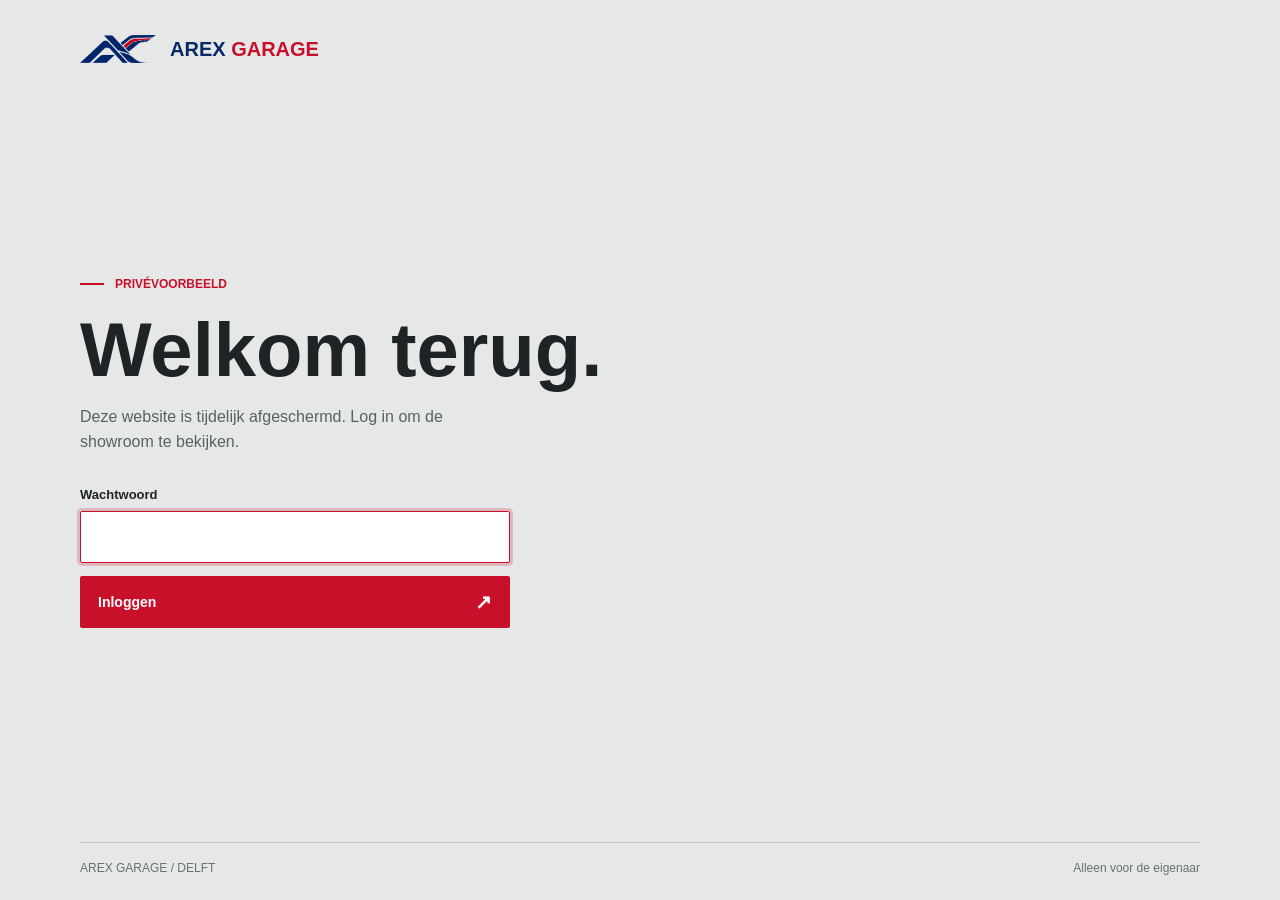
==== contact.html @ 0f7d6ec1 "Add files via upload" ====
<!doctype html>
<html lang="nl">
<head>
  <meta charset="utf-8">
  <meta name="viewport" content="width=device-width, initial-scale=1">
  <meta name="robots" content="noindex, nofollow">
  <script src="gate.js"></script>
  <meta name="theme-color" content="#202326">
  <meta name="description" content="Neem contact op met Arex Garage in Delft. Bel, mail of stuur direct een WhatsApp-bericht over een auto of inruil.">
  <title>Contact | Arex Garage</title>
  <link rel="icon" href="arex-logo.png" type="image/png">
  <link rel="preconnect" href="https://fonts.googleapis.com">
  <link rel="preconnect" href="https://fonts.gstatic.com" crossorigin>
  <link href="https://fonts.googleapis.com/css2?family=DM+Sans:wght@400;500;600;700&family=Manrope:wght@400;500;600;700;800&display=swap" rel="stylesheet">
  <link rel="stylesheet" href="site.css">
</head>
<body>
  <a class="skip-link" href="#main">Ga naar inhoud</a>
  <header class="site-header">
    <div class="header-inner wrap"><a class="brand" href="home.html" aria-label="Arex Garage, naar home"><img src="arex-logo.png" alt="" width="86" height="32"><span>AREX <b>GARAGE</b></span></a><button class="menu-toggle" type="button" aria-controls="primary-nav" aria-expanded="false" aria-label="Menu openen"><span></span><span></span><span></span></button><nav id="primary-nav" class="primary-nav" aria-label="Hoofdnavigatie"><a href="home.html">Home</a><a href="showroom.html">Showroom</a><a class="current" href="contact.html" aria-current="page">Contact</a><a class="nav-contact" href="tel:+31639819074">Bel ons <span aria-hidden="true">↗</span></a><form class="logout-form" method="get" action="index.html"><button type="submit">Uitloggen</button></form></nav></div>
  </header>
  <main id="main">
    <section class="contact-hero wrap"><p class="kicker"><span class="red-line"></span> AREX GARAGE / CONTACT</p><div class="page-intro-grid"><h1>Laten we praten<span class="red-stop">.</span></h1><p>Een vraag over een auto, een bezichtiging plannen of je eigen auto verkopen? Neem contact op met Arez Attar.</p></div></section>
    <section class="contact-main wrap">
      <div class="contact-methods"><div><span class="method-num">01 / BEL ONS</span><a href="tel:+31639819074">+31 6 39 81 90 74 <span aria-hidden="true">↗</span></a><p>Telefonisch bereikbaar van 08:00 tot 18:00.</p></div><div><span class="method-num">02 / STUUR EEN BERICHT</span><a href="https://wa.me/31639819074" target="_blank" rel="noopener noreferrer">WhatsApp <span aria-hidden="true">↗</span></a><p>Voor een snelle vraag of afspraak.</p></div><div><span class="method-num">03 / E-MAIL</span><a href="mailto:info@arexgarage.nl">info@arexgarage.nl <span aria-hidden="true">↗</span></a><p>We horen graag waar we je mee kunnen helpen.</p></div><div class="location-line"><span class="method-num">LOCATIE</span><strong>Delft, Nederland</strong><p>Bezoek op afspraak.</p></div></div>
      <form id="bericht" class="message-form" data-whatsapp-form><p class="kicker"><span class="red-line"></span> DIRECT CONTACT</p><h2>Stuur je vraag</h2><p>Vul je gegevens in. We openen je bericht in WhatsApp, waar je het zelf kunt versturen.</p><label for="naam">Naam <span>*</span></label><input id="naam" name="naam" autocomplete="name" required placeholder="Je naam"><label for="onderwerp">Onderwerp</label><select id="onderwerp" name="onderwerp"><option value="bezichtiging">Een auto bekijken</option><option value="inruil">Auto verkopen / inruilen</option><option value="vraag">Algemene vraag</option></select><label for="vraag">Bericht <span>*</span></label><textarea id="vraag" name="vraag" rows="5" required placeholder="Vertel ons waarmee we kunnen helpen"></textarea><button class="button button-red" type="submit">Open in WhatsApp <span aria-hidden="true">↗</span></button></form>
    </section>
  </main>
  <footer class="site-footer"><div class="wrap footer-main"><div><a class="footer-brand" href="home.html">AREX GARAGE<span>.</span></a><p>Met aandacht gekozen.<br>Met vertrouwen gereden.</p></div><div><strong>NAVIGATIE</strong><a href="home.html">Home</a><a href="showroom.html">Showroom</a><a href="contact.html">Contact</a></div><div><strong>CONTACT</strong><a href="tel:+31639819074">+31 6 39 81 90 74</a><a href="mailto:info@arexgarage.nl">info@arexgarage.nl</a><span>Delft, Nederland</span><span>Telefonisch: 08:00–18:00</span></div></div><div class="wrap footer-bottom"><span>© <span data-year></span> Arex Garage</span><span>KVK 01010101</span></div></footer>
  <script src="site.js" defer></script>
</body>
</html>
---- site.css ----
:root{--ink:#202326;--ink-2:#323638;--grey:#777d80;--paper:#f5f5f3;--white:#fff;--line:#d8dad9;--red:#be1828;--red-dark:#9e1020}
*{box-sizing:border-box}
html{scroll-behavior:smooth}
body{margin:0;background:var(--paper);color:var(--ink);font-family:"DM Sans",Arial,sans-serif;line-height:1.5}
img{display:block;max-width:100%}
a{color:inherit;text-decoration:none}
button,input,select,textarea{font:inherit}
button{cursor:pointer}
.wrap{width:min(100% - 88px,1400px);margin-inline:auto}
.skip-link{position:absolute;top:-100px;left:12px;z-index:100;background:#fff;color:#111;padding:10px 16px}
.skip-link:focus{top:12px}
:focus-visible{outline:3px solid var(--red);outline-offset:4px}
h1,h2,h3,p{margin-top:0}
h1,h2,h3{font-family:Manrope,Arial,sans-serif;letter-spacing:0}
.red-stop{color:var(--red)}
.red-line{display:inline-block;width:22px;height:2px;margin-right:10px;background:var(--red);vertical-align:middle}
.kicker,.small-label{font-size:12px;font-weight:800;letter-spacing:0;text-transform:uppercase}
.kicker{color:var(--red);margin:0 0 22px}
.kicker.light{color:#fff}
.button{display:inline-flex;align-items:center;justify-content:space-between;gap:38px;min-height:53px;padding:14px 21px;border:1px solid transparent;border-radius:2px;font-size:13px;font-weight:700;line-height:1.2;transition:background .2s,color .2s,transform .2s}
.button:hover{transform:translateY(-2px)}
.button span{font-size:19px;line-height:1}
.button-red{background:var(--red);color:#fff}
.button-red:hover{background:var(--red-dark)}
.button-light-outline{border-color:rgba(255,255,255,.7);color:#fff;background:rgba(21,23,24,.12)}
.button-light-outline:hover{background:rgba(255,255,255,.14)}
.button-dark{background:var(--ink);color:#fff}
.button-dark:hover{background:#111}
.under-link{display:inline-flex;align-items:center;gap:20px;border-bottom:1px solid var(--red);padding:5px 0;font-size:13px;font-weight:700;white-space:nowrap}
.under-link span{font-size:18px}
.under-link:hover{color:var(--red)}
.site-header{position:relative;z-index:50;background:#e6e8e7;color:var(--ink);border-bottom:1px solid #c8cdcc}
.header-inner{display:flex;align-items:center;justify-content:space-between;min-height:76px;gap:28px}
.brand{display:inline-flex;align-items:center;gap:10px;white-space:nowrap;color:#082967;font-family:Manrope,Arial,sans-serif;font-weight:800;font-size:19px;line-height:1}
.brand img{width:72px;height:42px;object-fit:contain}
.brand b{color:#c8102b}
.primary-nav{display:flex;align-items:center;gap:24px;font-size:13px;font-weight:700}
.primary-nav>a:not(.nav-contact){position:relative;padding:28px 0;color:#4f5759}
.primary-nav>a:not(.nav-contact):hover,.primary-nav .current{color:var(--ink)!important}
.primary-nav .current:after{content:"";position:absolute;left:0;right:0;bottom:18px;height:2px;background:var(--red)}
.nav-contact{display:inline-flex;align-items:center;gap:23px;padding:11px 14px;border:1px solid #858c8d}
.nav-contact:hover{border-color:var(--ink)}
.nav-contact span{font-size:18px;line-height:1}
.logout-form{margin:0}
.logout-form button{padding:8px 0;border:0;background:none;color:#4f5759;font-size:13px;font-weight:700;white-space:nowrap}
.logout-form button:hover{color:var(--red)}
.menu-toggle{display:none;width:42px;height:42px;border:1px solid #8f9696;background:none;padding:10px}
.menu-toggle span{display:block;height:2px;margin:5px 0;background:var(--ink)}
.home-hero{position:relative;height:min(740px,calc(100svh - 150px));min-height:500px;background:#5e6466;color:#fff;overflow:hidden}
.hero-picture,.hero-photo,.hero-shade{position:absolute;inset:0;width:100%;height:100%}
.hero-photo{object-fit:cover;object-position:85% center}
.hero-shade{background:linear-gradient(90deg,rgba(20,23,25,.89) 0%,rgba(20,23,25,.67) 32%,rgba(20,23,25,.13) 70%),linear-gradient(0deg,rgba(20,23,25,.55),transparent 34%)}
.hero-inner{position:relative;height:100%;display:flex;flex-direction:column;justify-content:center}
.hero-content{max-width:665px;padding-bottom:30px}
.hero-content h1{font-size:clamp(66px,7.2vw,122px);line-height:.91;font-weight:800;margin:0 0 27px}
.hero-lead{max-width:450px;font-size:17px;line-height:1.7;color:#eff1f0;margin-bottom:27px}
.action-row{display:flex;flex-wrap:wrap;gap:10px}
.hero-bottom{position:absolute;left:0;right:0;bottom:0;display:flex;align-items:center;justify-content:space-between;gap:20px;padding:17px 0;border-top:1px solid rgba(255,255,255,.45);font-size:11px;font-weight:700}
.hero-bottom>a{font-size:13px}
.hero-bottom>a span{margin-left:15px;font-size:18px}
.intro-band{background:#e8e9e7;border-bottom:1px solid var(--line)}
.intro-grid{display:grid;grid-template-columns:1fr 2.3fr 1fr;align-items:center;gap:36px;padding-block:39px}
.intro-grid .small-label{margin:0;color:#6d7475;white-space:nowrap}
.intro-grid .small-label span{color:var(--red)}
.intro-grid>p:nth-child(2){margin:0;max-width:680px;font-family:Manrope,Arial,sans-serif;font-weight:600;font-size:17px;line-height:1.55}
.intro-grid .under-link{justify-self:end}
.featured-section{padding-block:108px 103px}
.section-heading{display:flex;align-items:end;justify-content:space-between;gap:30px;margin-bottom:36px}
.section-heading h2,.values-heading h2,.trade-section h2{font-size:clamp(34px,3.7vw,58px);line-height:1.07;margin:0;font-weight:800}
.featured-grid{display:grid;grid-template-columns:repeat(2,minmax(0,1fr));gap:27px}
.vehicle-card{min-width:0;transform:perspective(900px) rotateX(var(--tilt-x,0deg)) rotateY(var(--tilt-y,0deg));transition:transform .22s;will-change:transform}
.vehicle-card:hover{transform:perspective(900px) translateY(-5px) rotateX(var(--tilt-x,0deg)) rotateY(var(--tilt-y,0deg))}
.vehicle-image{display:block;position:relative;aspect-ratio:1.48;overflow:hidden;background:#d2d5d4}
.vehicle-image img{width:100%;height:100%;object-fit:cover;transition:transform .45s}
.vehicle-card:hover img{transform:scale(1.04)}
.image-index,.photo-count{position:absolute;left:17px;bottom:17px;padding:8px 11px;background:rgba(32,35,38,.9);color:#fff;font-size:11px;font-weight:700}
.vehicle-meta{display:flex;align-items:center;justify-content:space-between;gap:18px;margin:17px 0 3px;color:#697071;font-size:11px;font-weight:800}
.vehicle-meta span:last-child{color:var(--red);font-size:15px;white-space:nowrap}
.vehicle-card h3{font-size:22px;margin:0}
.vehicle-card h3 a:hover{color:var(--red)}
.sample-note{font-size:12px;color:#6d7475;margin:22px 0 0}
.values-section{background:#d7d9d8;padding-block:93px 96px}
.values-grid{display:grid;grid-template-columns:1fr 1fr;gap:65px}
.values-heading h2{max-width:550px}
.values-list>div{display:grid;grid-template-columns:55px 1fr;gap:20px;padding:21px 0;border-top:1px solid #afb4b3}
.values-list>div:last-child{border-bottom:1px solid #afb4b3}
.value-icon{display:block;width:42px;height:42px;color:var(--red)}
.values-list h3{font-size:20px;margin-bottom:6px}
.values-list p{max-width:480px;margin:0;color:#505657;font-size:14px;line-height:1.6}
.trade-section{display:flex;align-items:center;justify-content:space-between;gap:36px;padding-block:91px}
.trade-section h2{font-size:clamp(32px,3.2vw,48px)}
.trade-section p:last-child{margin:17px 0 0;color:#5c6364;max-width:580px}
.trade-section .button{flex:0 0 auto}
.site-footer{background:var(--ink);color:#d8dbda}
.footer-main{display:grid;grid-template-columns:2fr 1fr 1.35fr;gap:45px;padding-block:68px 75px}
.footer-main>div{display:flex;flex-direction:column;align-items:start;gap:10px}
.footer-brand{font-family:Manrope,Arial,sans-serif;font-size:31px;font-weight:800;color:#fff;line-height:1.1}
.footer-brand span{color:var(--red)}
.footer-main p{margin:10px 0 0;color:#aeb5b5;line-height:1.7}
.footer-main strong{color:#a2aaab;font-size:11px;letter-spacing:0;margin:3px 0 13px}
.footer-main a:not(.footer-brand):hover{color:#fff}
.footer-main a,.footer-main span{font-size:14px}
.footer-bottom{display:flex;justify-content:space-between;gap:25px;padding-block:18px 22px;border-top:1px solid #454a4c;color:#a2aaab;font-size:12px}
.page-intro{padding-top:95px}
.page-intro-grid{display:grid;grid-template-columns:1.3fr 1fr;gap:80px;align-items:end}
.page-intro h1,.contact-hero h1{font-size:clamp(48px,5.1vw,82px);line-height:1.04;margin:0;font-weight:800}
.page-intro-grid>p{max-width:480px;color:#596061;font-size:17px;line-height:1.7;margin:0 0 5px}
.inventory-bar{display:flex;justify-content:space-between;gap:20px;border-bottom:1px solid #aeb3b2;padding:65px 0 16px;color:#6d7475;font-size:11px;font-weight:800}
.inventory{padding-top:38px;padding-bottom:98px}
.listing{display:grid;grid-template-columns:minmax(0,1.3fr) minmax(350px,.8fr);min-height:520px;background:#e7e9e7;margin-bottom:28px;scroll-margin-top:18px}
.listing-photo{position:relative;min-height:520px;background:#cfd2d1;overflow:hidden}
.listing-photo img{height:100%;width:100%;object-fit:cover}
.listing-details{padding:52px clamp(30px,4vw,64px);display:flex;flex-direction:column;align-items:start}
.listing-eyebrow{color:var(--red);font-size:11px;font-weight:800;margin-bottom:18px}
.listing-details h2{font-size:clamp(30px,3vw,48px);line-height:1.11;margin:0 0 13px}
.listing-price{color:var(--red);font-family:Manrope,Arial,sans-serif;font-size:30px;font-weight:800;margin:0 0 26px}
.spec-grid{display:grid;grid-template-columns:1fr 1fr;width:100%;margin:0 0 25px;border-top:1px solid #c9cdca}
.spec-grid div{padding:12px 0;border-bottom:1px solid #c9cdca}
.spec-grid dt{font-size:11px;color:#6f7676}
.spec-grid dd{margin:2px 0 0;font-size:14px;font-weight:700}
.listing-description{font-size:14px;color:#5b6363;line-height:1.65;margin:0 0 24px}
.listing-details .button{margin-top:auto}
.showroom-note{margin-top:8px}
.showroom-cta{background:#303538;color:#fff;padding:50px 0}
.showroom-cta .wrap{display:flex;align-items:center;justify-content:space-between;gap:30px}
.showroom-cta .kicker{margin-bottom:9px}
.showroom-cta h2{font-size:clamp(26px,3vw,42px);margin:0}
.contact-hero{padding-top:95px;padding-bottom:65px}
.contact-main{display:grid;grid-template-columns:1.1fr .9fr;gap:clamp(50px,8vw,140px);padding-bottom:115px}
.contact-methods>div{padding:24px 0 27px;border-top:1px solid #b8bdbc}
.contact-methods>div:last-child{border-bottom:1px solid #b8bdbc}
.method-num{display:block;color:var(--red);font-size:11px;font-weight:800;margin-bottom:12px}
.contact-methods a,.contact-methods strong{display:flex;justify-content:space-between;align-items:center;gap:10px;font-family:Manrope,Arial,sans-serif;font-size:clamp(22px,2.4vw,36px);font-weight:800;overflow-wrap:anywhere}
.contact-methods a:hover{color:var(--red)}
.contact-methods a span{font-size:25px}
.contact-methods p{color:#626a69;margin:8px 0 0;font-size:14px}
.message-form{background:#e7e9e7;padding:38px 42px 43px;align-self:start}
.message-form .kicker{margin-bottom:12px}
.message-form h2{font-size:36px;margin:0 0 8px}
.message-form>p:not(.kicker){color:#626969;font-size:14px;line-height:1.6;margin-bottom:27px}
.message-form label{display:block;font-size:12px;font-weight:800;margin:17px 0 7px}
.message-form label span{color:var(--red)}
.message-form input,.message-form select,.message-form textarea{display:block;width:100%;background:#fff;border:1px solid #c8ccca;border-radius:2px;color:var(--ink);padding:12px 13px;outline:none}
.message-form input:focus,.message-form select:focus,.message-form textarea:focus{border-color:var(--red)}
.message-form textarea{resize:vertical;min-height:125px}
.message-form .button{margin-top:25px;width:100%}
@media(max-width:950px){.wrap{width:min(100% - 48px,1400px)}.intro-grid{grid-template-columns:1fr 2fr}.intro-grid .under-link{grid-column:2;justify-self:start}.listing{grid-template-columns:1fr}.listing-photo{min-height:0;aspect-ratio:1.6}.listing-details{padding:35px}.contact-main{gap:35px}.values-grid{gap:35px}}
@media(max-width:680px){.wrap{width:min(100% - 36px,1400px)}.header-inner{min-height:66px}.brand{font-size:16px}.brand img{width:55px;height:36px}.menu-toggle{display:block}.primary-nav{display:none;position:absolute;top:66px;left:0;right:0;background:#e6e8e7;padding:14px 18px 22px;flex-direction:column;align-items:stretch;gap:0;border-top:1px solid #c8cdcc}.primary-nav.open{display:flex}.primary-nav>a:not(.nav-contact){padding:13px 0}.primary-nav .current:after{bottom:8px}.nav-contact{margin-top:8px;justify-content:space-between}.home-hero{height:min(650px,calc(100svh - 120px));min-height:0}.hero-photo{object-position:center center}.hero-shade{background:linear-gradient(180deg,rgba(20,23,25,.03) 0%,rgba(20,23,25,.06) 25%,rgba(20,23,25,.78) 47%,rgba(20,23,25,.84) 100%)}.hero-inner{justify-content:flex-end;padding-top:0;padding-bottom:60px}.hero-content{padding-bottom:0}.hero-content .kicker{margin-bottom:13px}.hero-content h1{font-size:clamp(52px,14vw,78px);margin-bottom:15px}.hero-lead{font-size:14px;line-height:1.5;max-width:400px;margin-bottom:17px}.hero-bottom{font-size:9px}.hero-bottom>a{font-size:11px}.intro-grid{grid-template-columns:1fr;gap:16px;padding-block:34px}.intro-grid .under-link{grid-column:auto}.intro-grid>p:nth-child(2){font-size:16px}.featured-section{padding-block:72px}.section-heading{align-items:start;flex-direction:column;gap:16px}.featured-grid{grid-template-columns:1fr;gap:36px}.vehicle-image{aspect-ratio:1.5}.values-section{padding-block:72px}.values-grid{grid-template-columns:1fr;gap:36px}.trade-section{flex-direction:column;align-items:start;padding-block:70px}.trade-section .button{width:100%}.footer-main{grid-template-columns:1fr 1fr;gap:35px;padding-block:55px}.footer-main>div:first-child{grid-column:1/-1}.footer-brand{font-size:27px}.footer-bottom{flex-wrap:wrap}.page-intro,.contact-hero{padding-top:66px}.page-intro-grid{grid-template-columns:1fr;gap:20px}.page-intro h1,.contact-hero h1{font-size:clamp(44px,10vw,68px)}.page-intro-grid>p{font-size:15px}.inventory-bar{padding-top:48px}.inventory{padding-top:22px;padding-bottom:70px}.listing{margin-bottom:22px}.listing-photo{aspect-ratio:1.5}.listing-details{padding:29px 23px 32px}.listing-details h2{font-size:34px}.showroom-cta .wrap{flex-direction:column;align-items:start}.contact-hero{padding-bottom:35px}.contact-main{grid-template-columns:1fr;gap:43px;padding-bottom:75px}.message-form{padding:30px 23px 32px}}
@media(max-width:400px){.action-row .button{width:100%}.hero-bottom>a{max-width:215px;text-align:right}.vehicle-meta{align-items:start;flex-direction:column;gap:3px}.footer-main{grid-template-columns:1fr}.footer-main>div:first-child{grid-column:auto}}
@media(max-width:680px) and (max-height:650px){.hero-inner{padding-bottom:22px}.hero-content h1{font-size:54px;margin-bottom:10px}.hero-lead{font-size:13px;line-height:1.4;margin-bottom:12px}.hero-content .kicker{margin-bottom:10px}.hero-bottom{display:none}.action-row .button-light-outline{display:none}}
@media(prefers-reduced-motion:reduce){html{scroll-behavior:auto}*,*:before,*:after{transition-duration:.01ms!important;animation-duration:.01ms!important}}
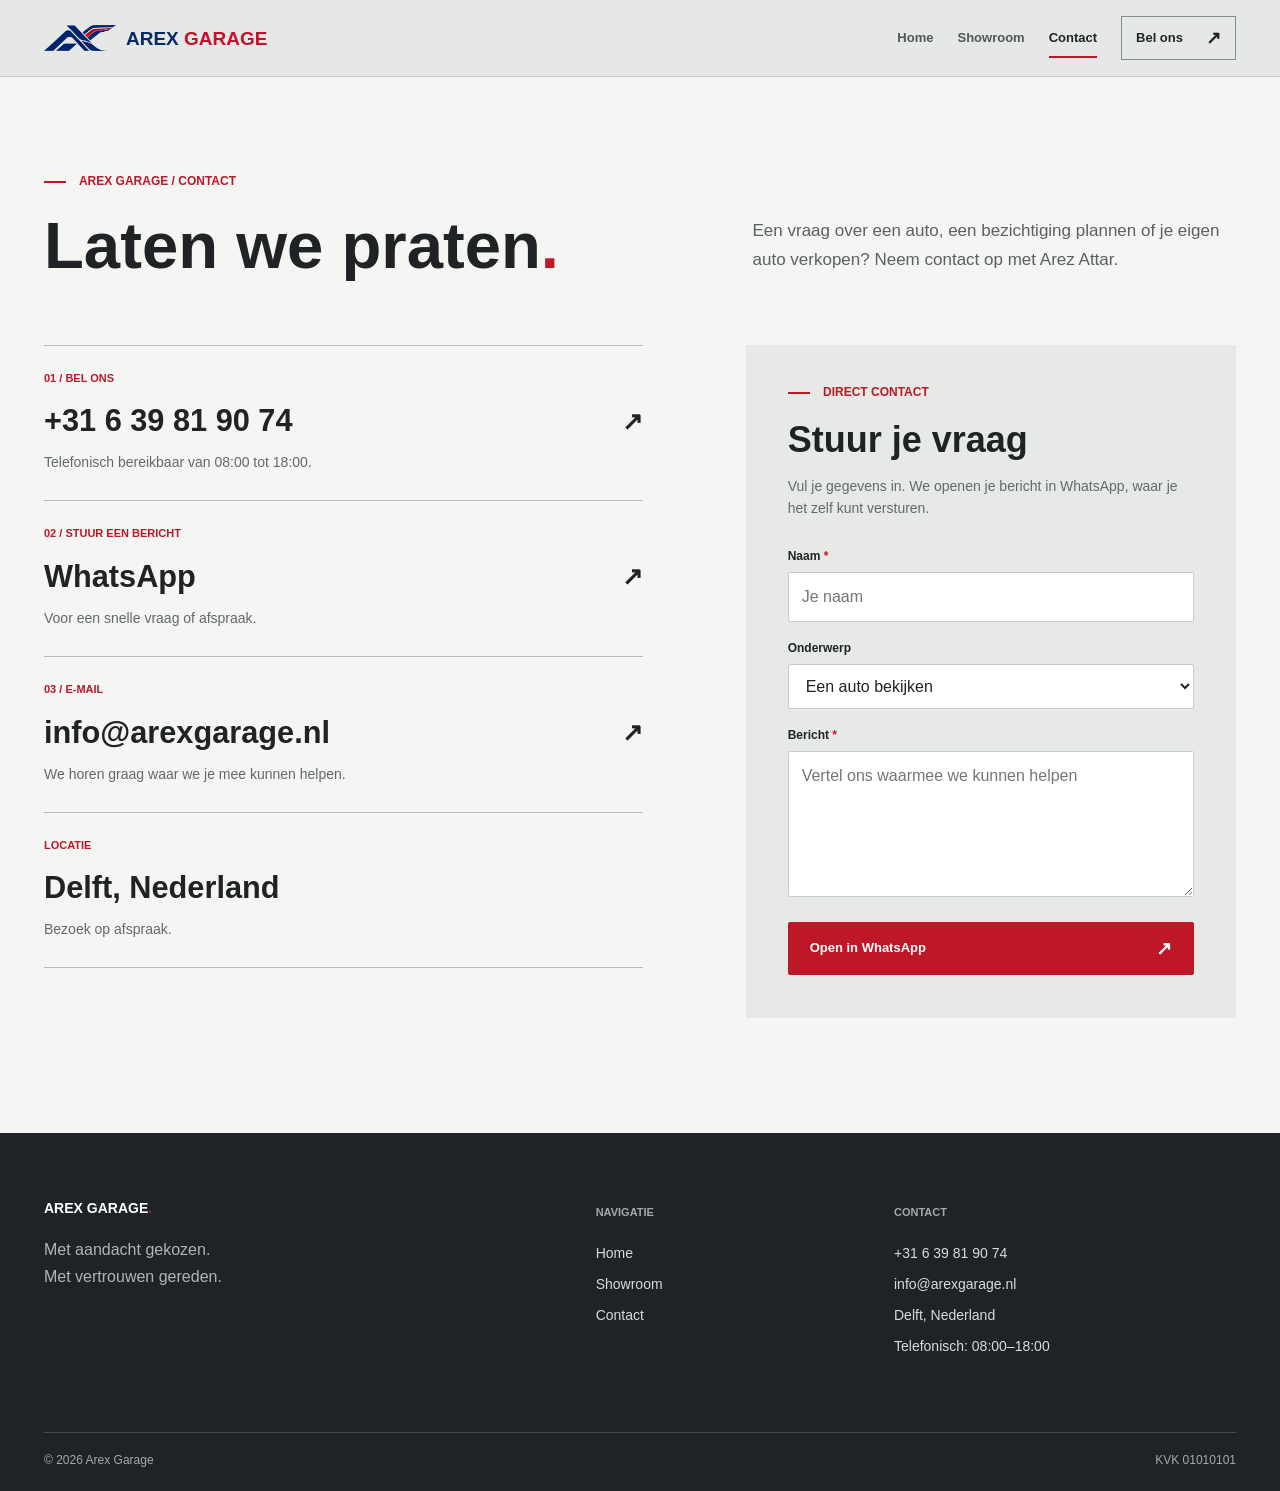
==== commit 1f45264c: "Remove login page and make garage pages directly accessible" ====
--- a/contact.html
+++ b/contact.html
@@ -4,7 +4,6 @@
   <meta charset="utf-8">
   <meta name="viewport" content="width=device-width, initial-scale=1">
   <meta name="robots" content="noindex, nofollow">
-  <script src="gate.js"></script>
   <meta name="theme-color" content="#202326">
   <meta name="description" content="Neem contact op met Arex Garage in Delft. Bel, mail of stuur direct een WhatsApp-bericht over een auto of inruil.">
   <title>Contact | Arex Garage</title>
@@ -17,7 +16,7 @@
 <body>
   <a class="skip-link" href="#main">Ga naar inhoud</a>
   <header class="site-header">
-    <div class="header-inner wrap"><a class="brand" href="home.html" aria-label="Arex Garage, naar home"><img src="arex-logo.png" alt="" width="86" height="32"><span>AREX <b>GARAGE</b></span></a><button class="menu-toggle" type="button" aria-controls="primary-nav" aria-expanded="false" aria-label="Menu openen"><span></span><span></span><span></span></button><nav id="primary-nav" class="primary-nav" aria-label="Hoofdnavigatie"><a href="home.html">Home</a><a href="showroom.html">Showroom</a><a class="current" href="contact.html" aria-current="page">Contact</a><a class="nav-contact" href="tel:+31639819074">Bel ons <span aria-hidden="true">↗</span></a><form class="logout-form" method="get" action="index.html"><button type="submit">Uitloggen</button></form></nav></div>
+    <div class="header-inner wrap"><a class="brand" href="home.html" aria-label="Arex Garage, naar home"><img src="arex-logo.png" alt="" width="86" height="32"><span>AREX <b>GARAGE</b></span></a><button class="menu-toggle" type="button" aria-controls="primary-nav" aria-expanded="false" aria-label="Menu openen"><span></span><span></span><span></span></button><nav id="primary-nav" class="primary-nav" aria-label="Hoofdnavigatie"><a href="home.html">Home</a><a href="showroom.html">Showroom</a><a class="current" href="contact.html" aria-current="page">Contact</a><a class="nav-contact" href="tel:+31639819074">Bel ons <span aria-hidden="true">↗</span></a></nav></div>
   </header>
   <main id="main">
     <section class="contact-hero wrap"><p class="kicker"><span class="red-line"></span> AREX GARAGE / CONTACT</p><div class="page-intro-grid"><h1>Laten we praten<span class="red-stop">.</span></h1><p>Een vraag over een auto, een bezichtiging plannen of je eigen auto verkopen? Neem contact op met Arez Attar.</p></div></section>
